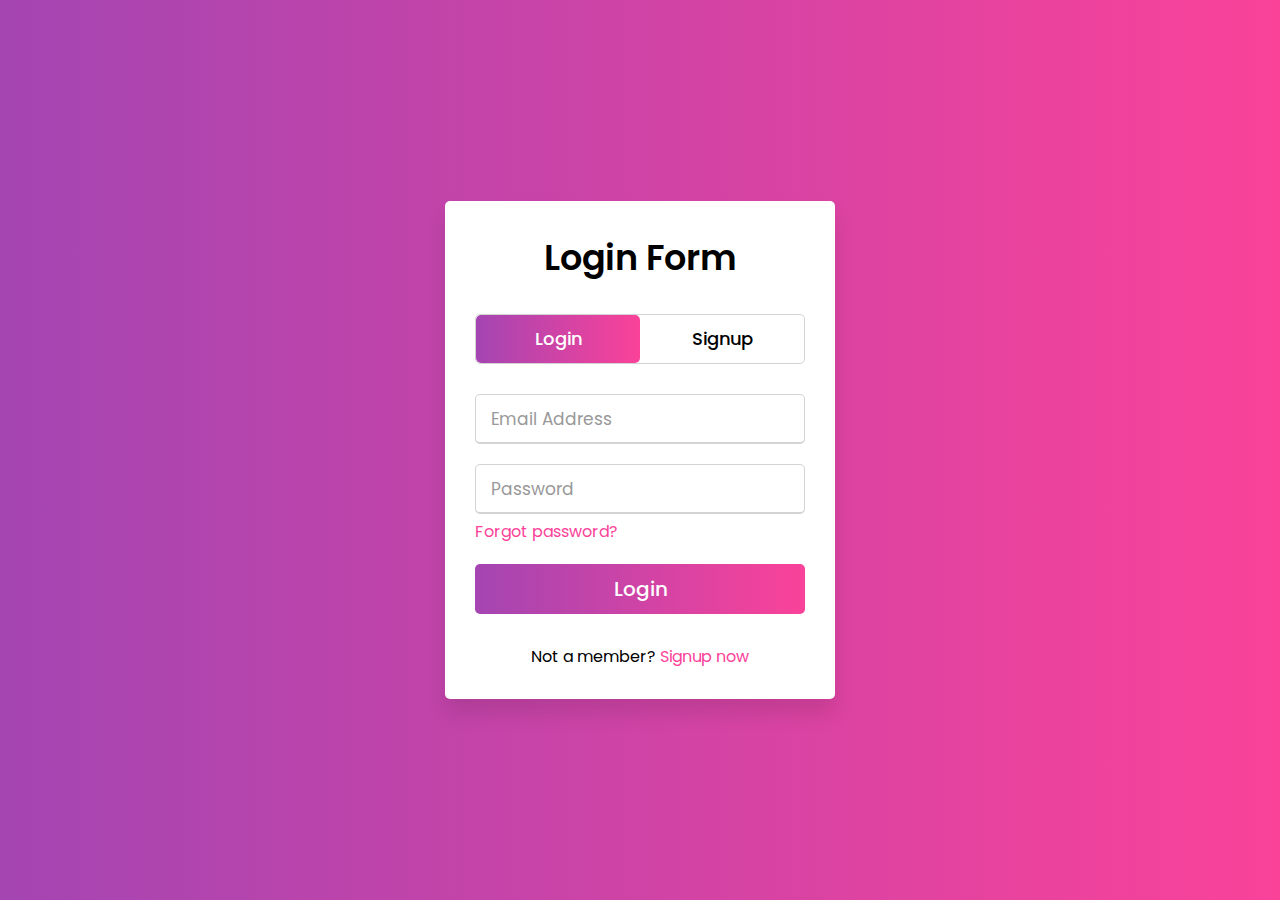
==== INDEX.HTML @ 0ed7b6b0 "login" ====
<!DOCTYPE html>
<!-- Created By CodingNepal -->
<html lang="en" dir="ltr">
  <head>
    <meta charset="utf-8">
    <!-- Somehow I got an error, so I comment the title, just uncomment to show -->
    <!-- <title>Login & Signup Form | CodingNepal</title> -->
    <link rel="stylesheet" href="style.css">
    <meta name="viewport" content="width=device-width, initial-scale=1.0">
  </head>
  <body>
    <div class="wrapper">
      <div class="title-text">
        <div class="title login">
Login Form</div>
<div class="title signup">
Signup Form</div>
</div>
<div class="form-container">
        <div class="slide-controls">
          <input type="radio" name="slide" id="login" checked>
          <input type="radio" name="slide" id="signup">
          <label for="login" class="slide login">Login</label>
          <label for="signup" class="slide signup">Signup</label>
          <div class="slider-tab">
</div>
</div>
<div class="form-inner">
          <form action="#" class="login">
            <div class="field">
              <input type="text" placeholder="Email Address" required>
            </div>
<div class="field">
              <input type="password" placeholder="Password" required>
            </div>
<div class="pass-link">
<a href="#">Forgot password?</a></div>
<div class="field btn">
              <div class="btn-layer">
</div>
<input type="submit" value="Login">
            </div>
<div class="signup-link">
Not a member? <a href="">Signup now</a></div>
</form>
<form action="#" class="signup">
            <div class="field">
              <input type="text" placeholder="Email Address" required>
            </div>
<div class="field">
              <input type="password" placeholder="Password" required>
            </div>
<div class="field">
              <input type="password" placeholder="Confirm password" required>
            </div>
<div class="field btn">
              <div class="btn-layer">
</div>
<input type="submit" value="Signup">
            </div>
</form>
</div>
</div>
</div>
<script>
      const loginText = document.querySelector(".title-text .login");
      const loginForm = document.querySelector("form.login");
      const loginBtn = document.querySelector("label.login");
      const signupBtn = document.querySelector("label.signup");
      const signupLink = document.querySelector("form .signup-link a");
      signupBtn.onclick = (()=>{
        loginForm.style.marginLeft = "-50%";
        loginText.style.marginLeft = "-50%";
      });
      loginBtn.onclick = (()=>{
        loginForm.style.marginLeft = "0%";
        loginText.style.marginLeft = "0%";
      });
      signupLink.onclick = (()=>{
        signupBtn.click();
        return false;
      });
    </script>

  </body>
</html>
---- style.css ----
@import url('https://fonts.googleapis.com/css?family=Poppins:400,500,600,700&display=swap');
*{
  margin: 0;
  padding: 0;
  box-sizing: border-box;
  font-family: 'Poppins', sans-serif;
}
html,body{
  display: grid;
  height: 100%;
  width: 100%;
  place-items: center;
  background: -webkit-linear-gradient(left, #a445b2, #fa4299);
}
::selection{
  background: #fa4299;
  color: #fff;
}
.wrapper{
  overflow: hidden;
  max-width: 390px;
  background: #fff;
  padding: 30px;
  border-radius: 5px;
  box-shadow: 0px 15px 20px rgba(0,0,0,0.1);
}
.wrapper .title-text{
  display: flex;
  width: 200%;
}
.wrapper .title{
  width: 50%;
  font-size: 35px;
  font-weight: 600;
  text-align: center;
  transition: all 0.6s cubic-bezier(0.68,-0.55,0.265,1.55);
}
.wrapper .slide-controls{
  position: relative;
  display: flex;
  height: 50px;
  width: 100%;
  overflow: hidden;
  margin: 30px 0 10px 0;
  justify-content: space-between;
  border: 1px solid lightgrey;
  border-radius: 5px;
}
.slide-controls .slide{
  height: 100%;
  width: 100%;
  color: #fff;
  font-size: 18px;
  font-weight: 500;
  text-align: center;
  line-height: 48px;
  cursor: pointer;
  z-index: 1;
  transition: all 0.6s ease;
}
.slide-controls label.signup{
  color: #000;
}
.slide-controls .slider-tab{
  position: absolute;
  height: 100%;
  width: 50%;
  left: 0;
  z-index: 0;
  border-radius: 5px;
  background: -webkit-linear-gradient(left, #a445b2, #fa4299);
  transition: all 0.6s cubic-bezier(0.68,-0.55,0.265,1.55);
}
input[type="radio"]{
  display: none;
}
#signup:checked ~ .slider-tab{
  left: 50%;
}
#signup:checked ~ label.signup{
  color: #fff;
  cursor: default;
  user-select: none;
}
#signup:checked ~ label.login{
  color: #000;
}
#login:checked ~ label.signup{
  color: #000;
}
#login:checked ~ label.login{
  cursor: default;
  user-select: none;
}
.wrapper .form-container{
  width: 100%;
  overflow: hidden;
}
.form-container .form-inner{
  display: flex;
  width: 200%;
}
.form-container .form-inner form{
  width: 50%;
  transition: all 0.6s cubic-bezier(0.68,-0.55,0.265,1.55);
}
.form-inner form .field{
  height: 50px;
  width: 100%;
  margin-top: 20px;
}
.form-inner form .field input{
  height: 100%;
  width: 100%;
  outline: none;
  padding-left: 15px;
  border-radius: 5px;
  border: 1px solid lightgrey;
  border-bottom-width: 2px;
  font-size: 17px;
  transition: all 0.3s ease;
}
.form-inner form .field input:focus{
  border-color: #fc83bb;
  /* box-shadow: inset 0 0 3px #fb6aae; */
}
.form-inner form .field input::placeholder{
  color: #999;
  transition: all 0.3s ease;
}
form .field input:focus::placeholder{
  color: #b3b3b3;
}
.form-inner form .pass-link{
  margin-top: 5px;
}
.form-inner form .signup-link{
  text-align: center;
  margin-top: 30px;
}
.form-inner form .pass-link a,
.form-inner form .signup-link a{
  color: #fa4299;
  text-decoration: none;
}
.form-inner form .pass-link a:hover,
.form-inner form .signup-link a:hover{
  text-decoration: underline;
}
form .btn{
  height: 50px;
  width: 100%;
  border-radius: 5px;
  position: relative;
  overflow: hidden;
}
form .btn .btn-layer{
  height: 100%;
  width: 300%;
  position: absolute;
  left: -100%;
  background: -webkit-linear-gradient(right, #a445b2, #fa4299, #a445b2, #fa4299);
  border-radius: 5px;
  transition: all 0.4s ease;;
}
form .btn:hover .btn-layer{
  left: 0;
}
form .btn input[type="submit"]{
  height: 100%;
  width: 100%;
  z-index: 1;
  position: relative;
  background: none;
  border: none;
  color: #fff;
  padding-left: 0;
  border-radius: 5px;
  font-size: 20px;
  font-weight: 500;
  cursor: pointer;
}
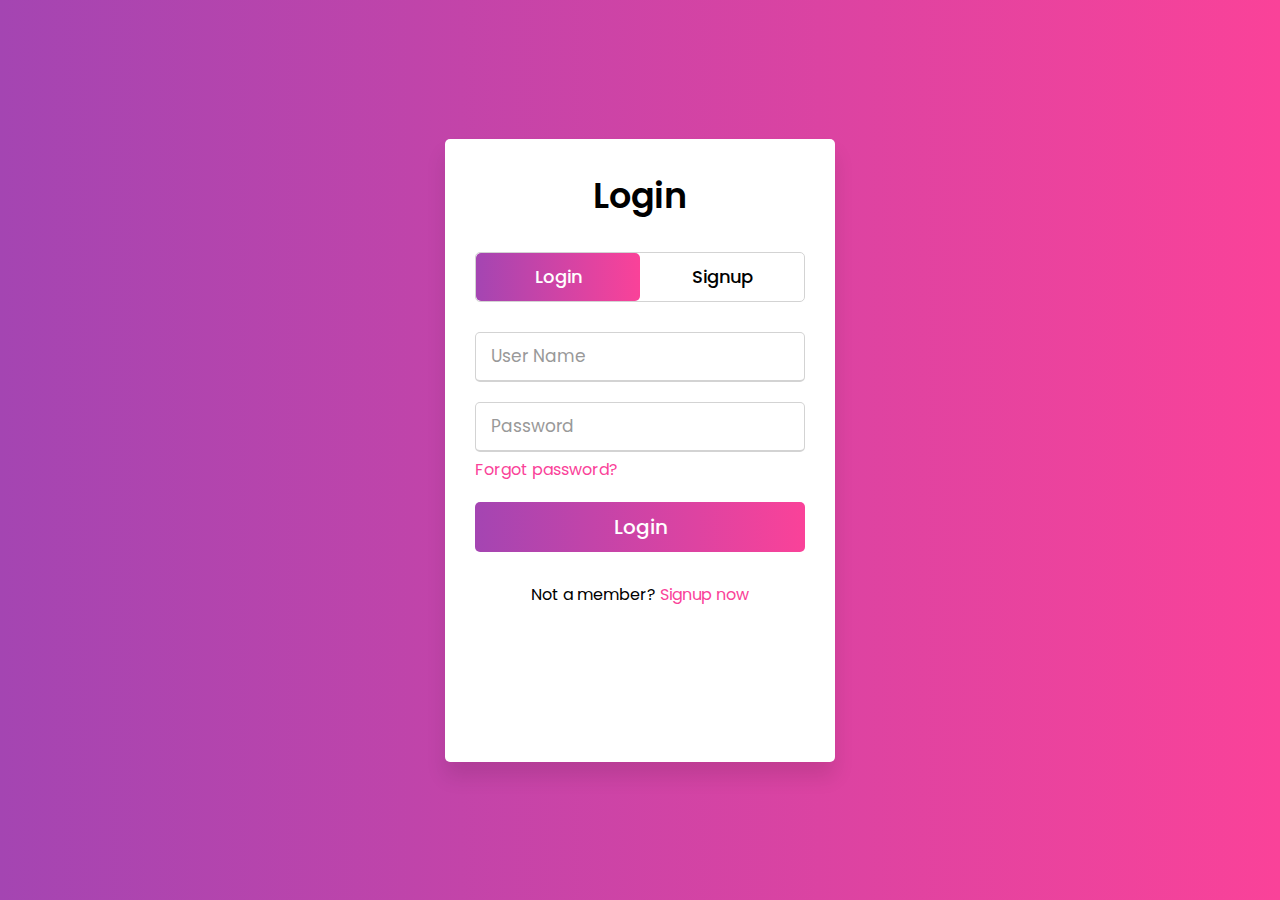
==== commit 8d7f072b: "login" ====
--- a/INDEX.HTML
+++ b/INDEX.HTML
@@ -1,10 +1,9 @@
 <!DOCTYPE html>
-<!-- Created By CodingNepal -->
 <html lang="en" dir="ltr">
   <head>
     <meta charset="utf-8">
-    <!-- Somehow I got an error, so I comment the title, just uncomment to show -->
-    <!-- <title>Login & Signup Form | CodingNepal</title> -->
+    
+    <!-- <title>Login & Signup Form</title> -->
     <link rel="stylesheet" href="style.css">
     <meta name="viewport" content="width=device-width, initial-scale=1.0">
   </head>
@@ -12,9 +11,9 @@
     <div class="wrapper">
       <div class="title-text">
         <div class="title login">
-Login Form</div>
+Login</div>
 <div class="title signup">
-Signup Form</div>
+Signup</div>
 </div>
 <div class="form-container">
         <div class="slide-controls">
@@ -28,7 +27,7 @@
 <div class="form-inner">
           <form action="#" class="login">
             <div class="field">
-              <input type="text" placeholder="Email Address" required>
+              <input type="text" placeholder="User Name" required>
             </div>
 <div class="field">
               <input type="password" placeholder="Password" required>
@@ -44,19 +43,25 @@
 Not a member? <a href="">Signup now</a></div>
 </form>
 <form action="#" class="signup">
+            <div class ="field">
+                <input type="text" placeholder="Name" required>
+            </div>
+            <div class ="field">
+                <input type="text" placeholder="Phone Number" required>
+            </div>
             <div class="field">
               <input type="text" placeholder="Email Address" required>
             </div>
-<div class="field">
+            <div class="field">
               <input type="password" placeholder="Password" required>
             </div>
-<div class="field">
+            <div class="field">
               <input type="password" placeholder="Confirm password" required>
             </div>
-<div class="field btn">
+            <div class="field btn">
               <div class="btn-layer">
-</div>
-<input type="submit" value="Signup">
+            </div>
+            <input type="submit" value="Signup">
             </div>
 </form>
 </div>
